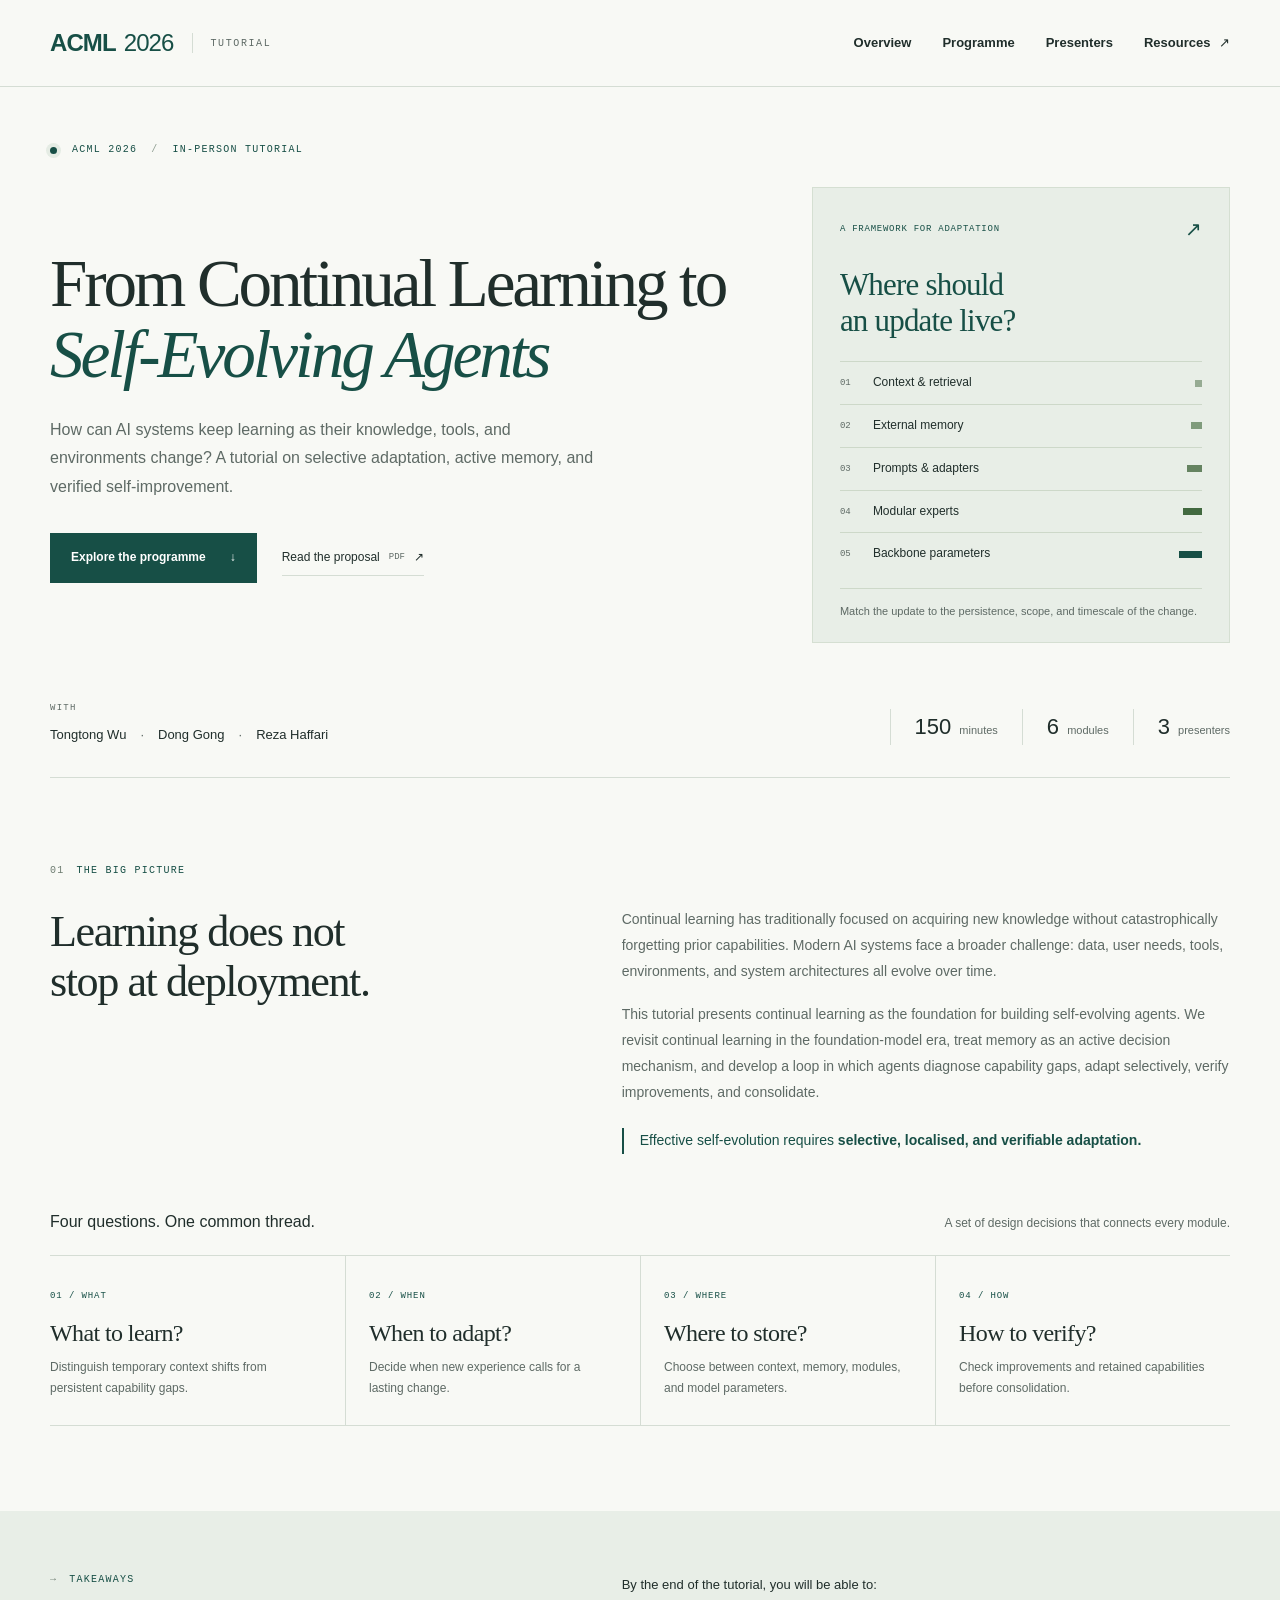
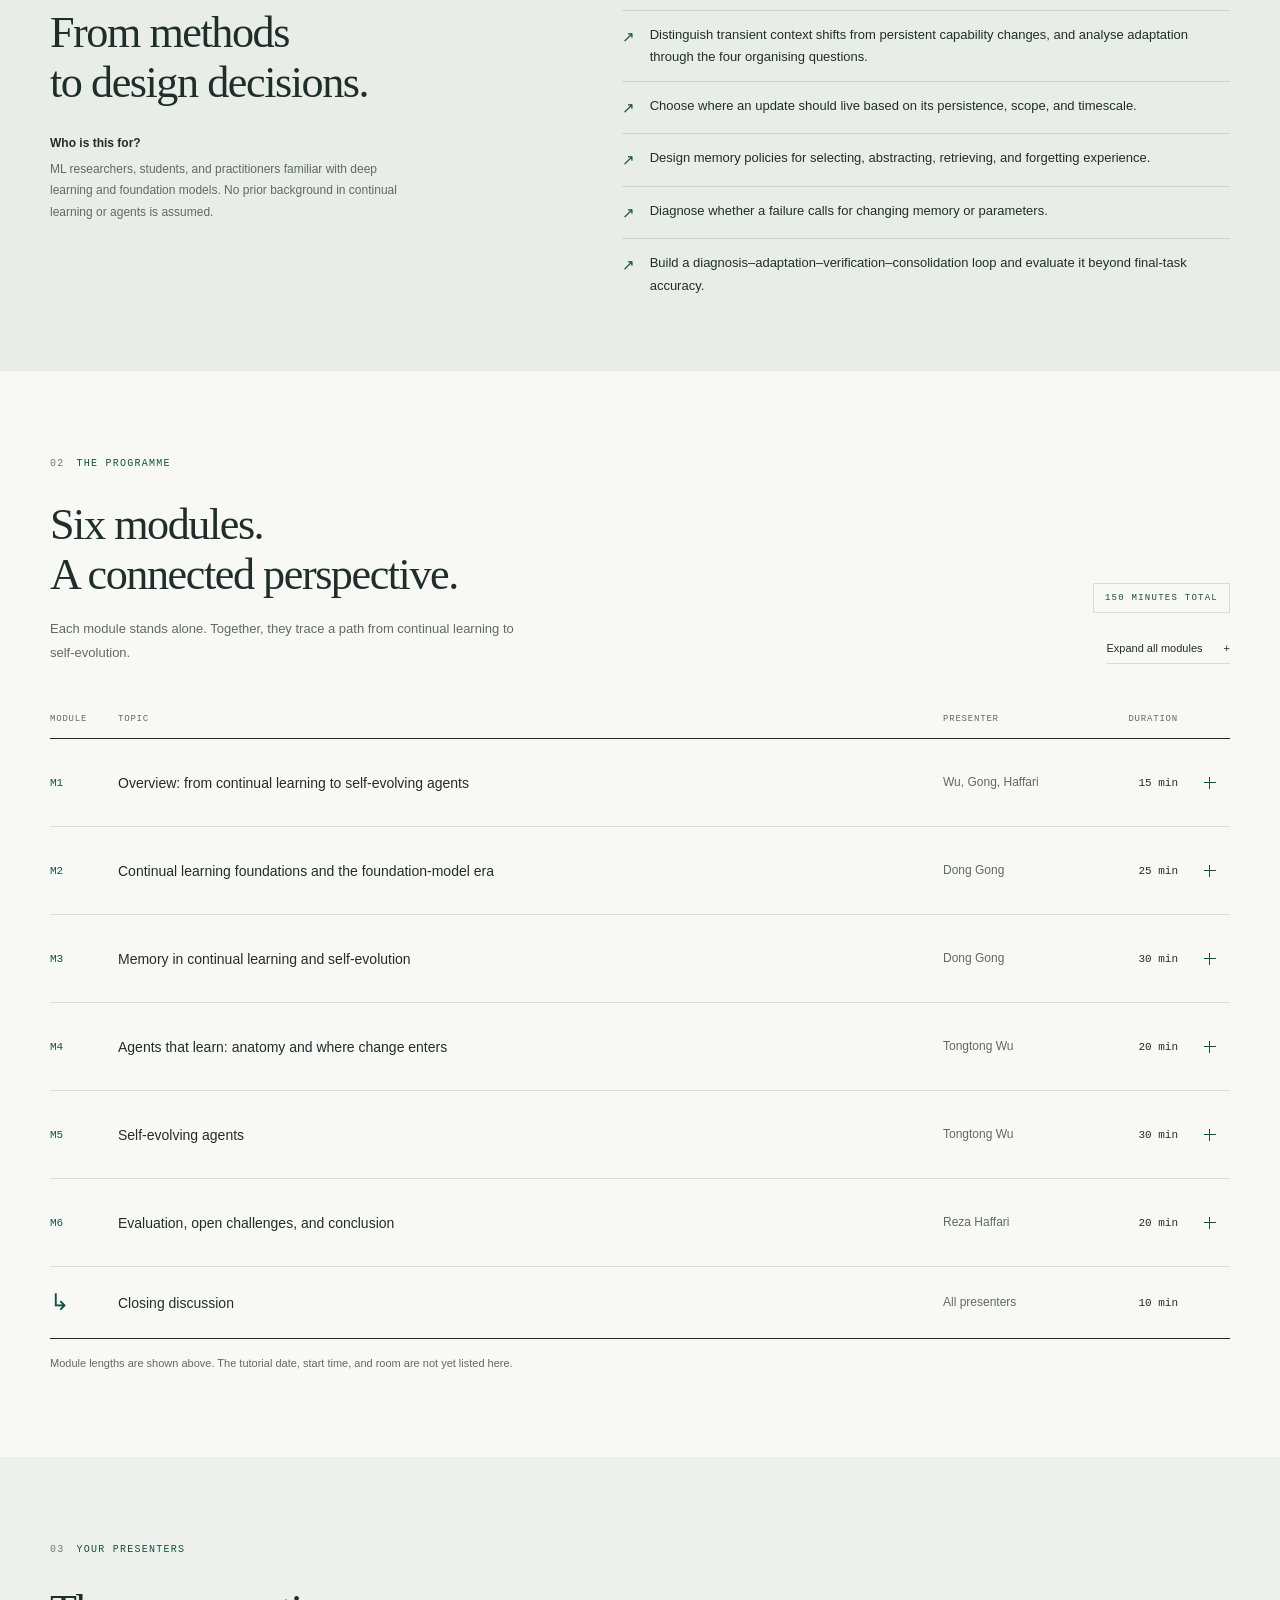
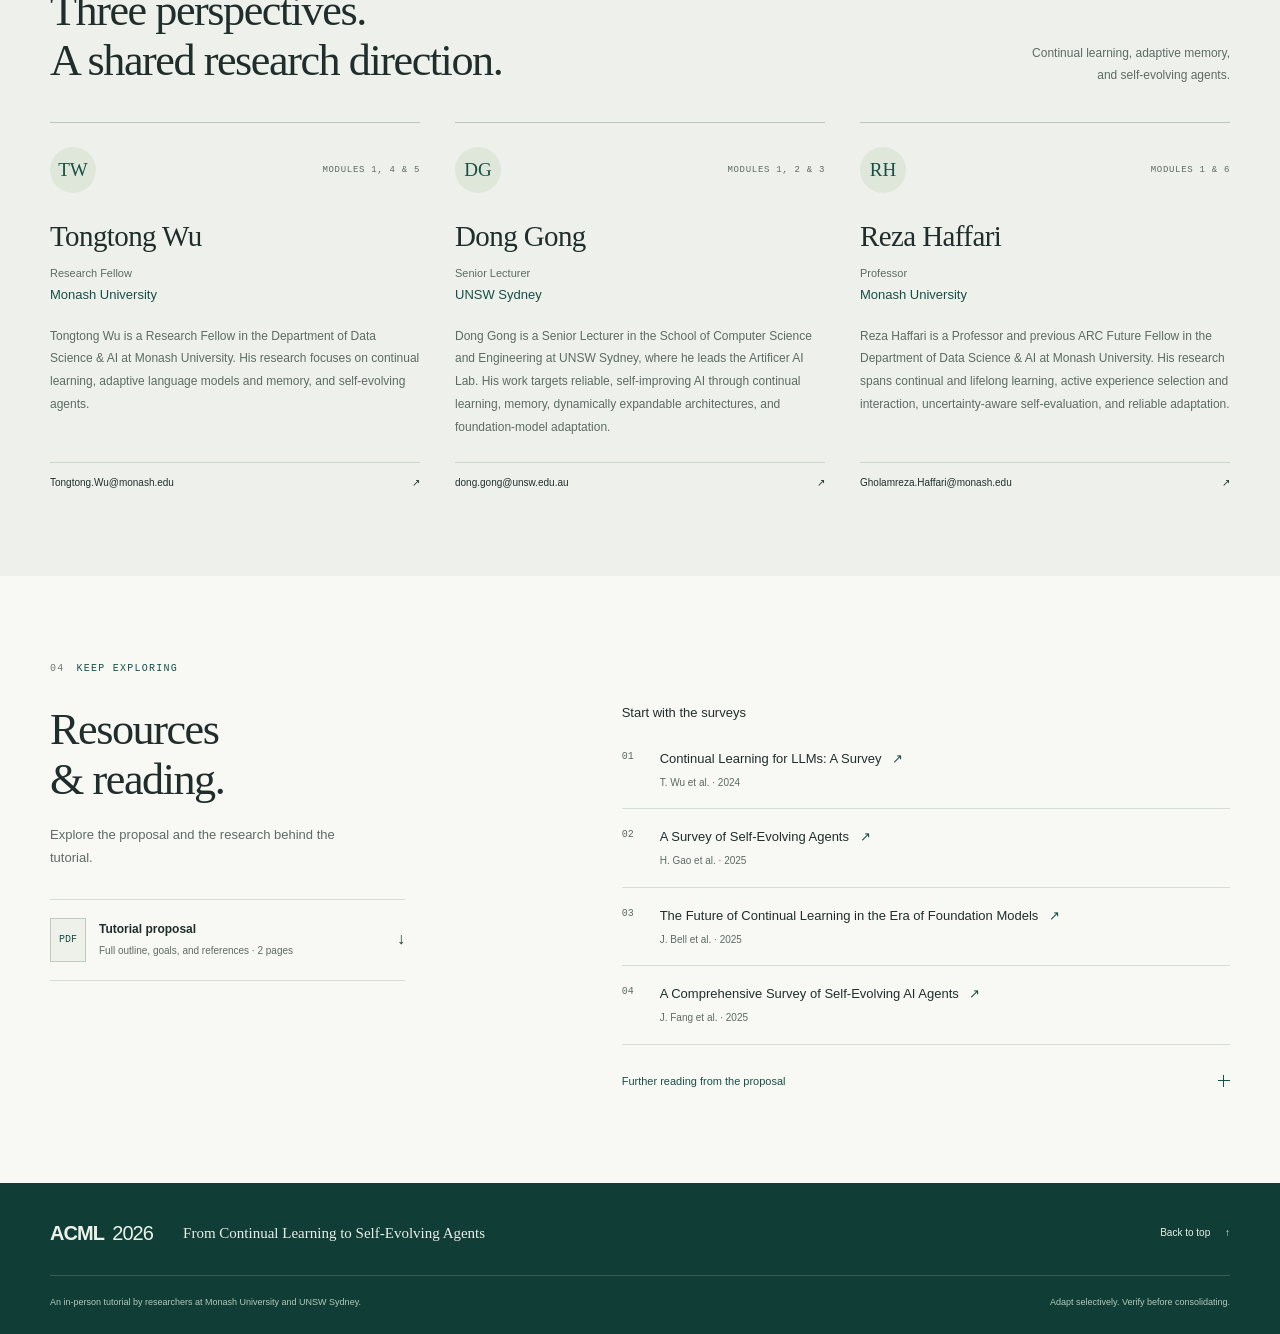
==== index.html @ c4d76aa2 "update" ====
<!doctype html>
<html lang="en">
<head>
  <meta charset="utf-8">
  <meta name="viewport" content="width=device-width, initial-scale=1">
  <meta name="theme-color" content="#174f46">
  <meta name="description" content="An ACML 2026 tutorial connecting continual learning, foundation models, memory, and self-evolving agents. With Tongtong Wu, Dong Gong, and Reza Haffari.">
  <meta property="og:type" content="website">
  <meta property="og:title" content="From Continual Learning to Self-Evolving Agents | ACML 2026">
  <meta property="og:description" content="What to learn. When to adapt. Where to store. How to verify. A 150-minute, in-person tutorial at ACML 2026.">
  <title>From Continual Learning to Self-Evolving Agents · ACML 2026</title>
  <link rel="icon" href="assets/favicon.svg" type="image/svg+xml">
  <link rel="stylesheet" href="assets/styles.css">
  <script src="assets/main.js" defer></script>
</head>
<body id="top">
  <a class="skip-link" href="#main">Skip to content</a>

  <header class="site-header">
    <div class="container header-inner">
      <a class="wordmark" href="#top" aria-label="ACML 2026 tutorial, back to top">ACML<span>2026</span><span class="wordmark-divider" aria-hidden="true"></span><span class="wordmark-label">TUTORIAL</span></a>
      <button class="menu-toggle" type="button" aria-expanded="false" aria-controls="site-nav" hidden>Menu <span aria-hidden="true">+</span></button>
      <nav class="site-nav" id="site-nav" aria-label="Main navigation">
        <a href="#about">Overview</a>
        <a href="#programme">Programme</a>
        <a href="#presenters">Presenters</a>
        <a href="#resources">Resources <span aria-hidden="true">↗</span></a>
      </nav>
    </div>
  </header>

  <main id="main">
    <section class="hero" aria-labelledby="tutorial-title">
      <div class="container">
        <div class="eyebrow"><span class="status-dot" aria-hidden="true"></span> ACML 2026 <span class="eyebrow-separator" aria-hidden="true">/</span> IN-PERSON TUTORIAL</div>
        <div class="hero-grid">
          <div class="hero-copy">
            <h1 id="tutorial-title">From Continual Learning to <em>Self-Evolving Agents</em></h1>
            <p class="hero-description">How can AI systems keep learning as their knowledge, tools, and environments change? A tutorial on selective adaptation, active memory, and verified self-improvement.</p>
            <div class="hero-actions">
              <a class="button button-primary" href="#programme">Explore the programme <span aria-hidden="true">↓</span></a>
              <a class="text-link" href="assets/acml2026-tutorial-proposal.pdf">Read the proposal <span class="link-meta">PDF</span> <span aria-hidden="true">↗</span></a>
            </div>
          </div>

          <aside class="adaptation-panel" aria-labelledby="adaptation-title">
            <div class="panel-topline"><span class="tiny-label">A FRAMEWORK FOR ADAPTATION</span><span class="panel-symbol" aria-hidden="true">↗</span></div>
            <h2 id="adaptation-title">Where should<br>an update live?</h2>
            <ol class="adaptation-layers">
              <li><span class="layer-number">01</span><span>Context &amp; retrieval</span><span class="layer-mark" aria-hidden="true"></span></li>
              <li><span class="layer-number">02</span><span>External memory</span><span class="layer-mark" aria-hidden="true"></span></li>
              <li><span class="layer-number">03</span><span>Prompts &amp; adapters</span><span class="layer-mark" aria-hidden="true"></span></li>
              <li><span class="layer-number">04</span><span>Modular experts</span><span class="layer-mark" aria-hidden="true"></span></li>
              <li><span class="layer-number">05</span><span>Backbone parameters</span><span class="layer-mark" aria-hidden="true"></span></li>
            </ol>
            <p class="panel-caption">Match the update to the persistence, scope, and timescale of the change.</p>
          </aside>
        </div>

        <div class="hero-footer">
          <div class="hero-presenters"><span class="tiny-label">WITH</span><p><a href="#tongtong-wu">Tongtong Wu</a><span aria-hidden="true">·</span><a href="#dong-gong">Dong Gong</a><span aria-hidden="true">·</span><a href="#reza-haffari">Reza Haffari</a></p></div>
          <div class="hero-facts"><span><strong>150</strong> minutes</span><span><strong>6</strong> modules</span><span><strong>3</strong> presenters</span></div>
        </div>
      </div>
    </section>

    <section class="section overview-section" id="about" aria-labelledby="about-title">
      <div class="container">
        <div class="section-label"><span>01</span> THE BIG PICTURE</div>
        <div class="intro-grid">
          <h2 class="section-title" id="about-title">Learning does not<br>stop at deployment.</h2>
          <div class="prose">
            <p>Continual learning has traditionally focused on acquiring new knowledge without catastrophically forgetting prior capabilities. Modern AI systems face a broader challenge: data, user needs, tools, environments, and system architectures all evolve over time.</p>
            <p>This tutorial presents continual learning as the foundation for building self-evolving agents. We revisit continual learning in the foundation-model era, treat memory as an active decision mechanism, and develop a loop in which agents diagnose capability gaps, adapt selectively, verify improvements, and consolidate.</p>
            <p class="key-message">Effective self-evolution requires <strong>selective, localised, and verifiable adaptation.</strong></p>
          </div>
        </div>

        <div class="questions-heading"><h3>Four questions. One common thread.</h3><p>A set of design decisions that connects every module.</p></div>
        <ol class="question-grid">
          <li><span class="question-index">01 / WHAT</span><h4>What to learn?</h4><p>Distinguish temporary context shifts from persistent capability gaps.</p></li>
          <li><span class="question-index">02 / WHEN</span><h4>When to adapt?</h4><p>Decide when new experience calls for a lasting change.</p></li>
          <li><span class="question-index">03 / WHERE</span><h4>Where to store?</h4><p>Choose between context, memory, modules, and model parameters.</p></li>
          <li><span class="question-index">04 / HOW</span><h4>How to verify?</h4><p>Check improvements and retained capabilities before consolidation.</p></li>
        </ol>
      </div>
    </section>

    <section class="outcomes-section" aria-labelledby="outcomes-title">
      <div class="container outcomes-grid">
        <div>
          <div class="section-label"><span>→</span> TAKEAWAYS</div>
          <h2 class="section-title" id="outcomes-title">From methods<br>to design decisions.</h2>
          <div class="audience-note"><h3>Who is this for?</h3><p>ML researchers, students, and practitioners familiar with deep learning and foundation models. No prior background in continual learning or agents is assumed.</p></div>
        </div>
        <div class="outcomes-content">
          <p class="outcomes-intro">By the end of the tutorial, you will be able to:</p>
          <ul class="outcomes-list">
            <li>Distinguish transient context shifts from persistent capability changes, and analyse adaptation through the four organising questions.</li>
            <li>Choose where an update should live based on its persistence, scope, and timescale.</li>
            <li>Design memory policies for selecting, abstracting, retrieving, and forgetting experience.</li>
            <li>Diagnose whether a failure calls for changing memory or parameters.</li>
            <li>Build a diagnosis–adaptation–verification–consolidation loop and evaluate it beyond final-task accuracy.</li>
          </ul>
        </div>
      </div>
    </section>

    <section class="section programme-section" id="programme" aria-labelledby="programme-title">
      <div class="container">
        <div class="section-label"><span>02</span> THE PROGRAMME</div>
        <div class="section-heading-row"><div><h2 class="section-title" id="programme-title">Six modules.<br>A connected perspective.</h2><p class="section-description">Each module stands alone. Together, they trace a path from continual learning to self-evolution.</p></div><div class="programme-controls"><span class="duration-badge">150 MINUTES TOTAL</span><button class="expand-button" id="expand-modules" type="button" hidden>Expand all modules <span aria-hidden="true">+</span></button></div></div>

        <div class="schedule" aria-label="Tutorial programme">
          <div class="schedule-heading" aria-hidden="true"><span>MODULE</span><span>TOPIC</span><span>PRESENTER</span><span>DURATION</span><span></span></div>
          <details class="module" id="module-1">
            <summary><span class="module-number">M1</span><h3>Overview: from continual learning to self-evolving agents</h3><span class="module-presenter">Wu, Gong, Haffari</span><span class="module-duration">15 min</span><span class="module-toggle" aria-hidden="true"></span></summary>
            <div class="module-body"><p>We map the vocabulary of continual learning, self-evolution, and LLM agents. We distinguish transient context shifts from persistent capability changes, explain why repeated fine-tuning is inefficient, and introduce the four organising questions: what to learn, when to adapt, where to store, and how to verify.</p><div class="module-tags"><span>Shared vocabulary</span><span>Adaptation decisions</span></div></div>
          </details>
          <details class="module" id="module-2">
            <summary><span class="module-number">M2</span><h3>Continual learning foundations and the foundation-model era</h3><span class="module-presenter">Dong Gong</span><span class="module-duration">25 min</span><span class="module-toggle" aria-hidden="true"></span></summary>
            <div class="module-body"><p>We revisit replay, regularisation, parameter isolation, and expansion through their assumptions and stability–plasticity trade-offs. We examine how foundation models reshape forgetting and transfer, motivating selective rather than uniform updates. An adaptation hierarchy connects context and retrieval, external memory, prompts and adapters, modular experts, and backbone parameters.</p><div class="module-tags"><span>Stability &amp; plasticity</span><span>Adaptation hierarchy</span></div></div>
          </details>
          <details class="module" id="module-3">
            <summary><span class="module-number">M3</span><h3>Memory in continual learning and self-evolution</h3><span class="module-presenter">Dong Gong</span><span class="module-duration">30 min</span><span class="module-toggle" aria-hidden="true"></span></summary>
            <div class="module-body"><p>We treat memory as an active decision mechanism: selecting experience, abstracting it, retrieving it, and deliberately forgetting. We compare episodic and semantic, parametric and external, and passive and diagnosis-driven memory, and discuss why larger memory does not imply stronger long-term capability.</p><div class="module-tags"><span>Memory policies</span><span>Experience selection</span></div></div>
          </details>
          <details class="module" id="module-4">
            <summary><span class="module-number">M4</span><h3>Agents that learn: anatomy and where change enters</h3><span class="module-presenter">Tongtong Wu</span><span class="module-duration">20 min</span><span class="module-toggle" aria-hidden="true"></span></summary>
            <div class="module-body"><p>We describe the components of an agent that learns from its own operation: policy, context, memory, tools, skills, environment, and multi-agent topology. Using evidence of deployment drift in tools, library versions, and knowledge sources, we map the adaptation hierarchy onto these components and separate component-level from policy-level change.</p><div class="module-tags"><span>Agent anatomy</span><span>Deployment drift</span></div></div>
          </details>
          <details class="module" id="module-5">
            <summary><span class="module-number">M5</span><h3>Self-evolving agents</h3><span class="module-presenter">Tongtong Wu</span><span class="module-duration">30 min</span><span class="module-toggle" aria-hidden="true"></span></summary>
            <div class="module-body"><p>We develop a closed loop of experience, capability diagnosis, targeted assistance, selective adaptation, verification, and consolidation. We organise methods into component-level evolution of memory, skills, and tools; policy-level evolution from trajectories and active interaction; test-time adaptation; and structural evolution of agent topologies.</p><div class="module-tags"><span>Self-evolution loop</span><span>Selective adaptation</span></div></div>
          </details>
          <details class="module" id="module-6">
            <summary><span class="module-number">M6</span><h3>Evaluation, open challenges, and conclusion</h3><span class="module-presenter">Reza Haffari</span><span class="module-duration">20 min</span><span class="module-toggle" aria-hidden="true"></span></summary>
            <div class="module-body"><p>We cover introspection and self-evaluation as the gate on the self-evolution loop. Evaluation goes beyond final-task accuracy to retention, adaptation speed, transfer, efficiency, robustness, and error accumulation. Open challenges include model–memory coordination, resource growth, and reliable self-generated learning.</p><div class="module-tags"><span>Verification</span><span>Long-term evaluation</span></div></div>
          </details>
          <div class="discussion-row"><span class="discussion-icon" aria-hidden="true">↳</span><h3>Closing discussion</h3><span class="module-presenter">All presenters</span><span class="module-duration">10 min</span><span></span></div>
        </div>
        <p class="schedule-note">Module lengths are shown above. The tutorial date, start time, and room are not yet listed here.</p>
      </div>
    </section>

    <section class="section presenters-section" id="presenters" aria-labelledby="presenters-title">
      <div class="container">
        <div class="section-label"><span>03</span> YOUR PRESENTERS</div>
        <div class="section-heading-row"><h2 class="section-title" id="presenters-title">Three perspectives.<br>A shared research direction.</h2><p class="presenters-note">Continual learning, adaptive memory,<br>and self-evolving agents.</p></div>
        <div class="presenter-grid">
          <article class="presenter" id="tongtong-wu">
            <div class="presenter-topline"><span class="presenter-initials" aria-hidden="true">TW</span><span class="tiny-label">MODULES 1, 4 &amp; 5</span></div>
            <h3>Tongtong Wu</h3><p class="presenter-role">Research Fellow</p><p class="presenter-affiliation">Monash University</p>
            <p class="presenter-bio">Tongtong Wu is a Research Fellow in the Department of Data Science &amp; AI at Monash University. His research focuses on continual learning, adaptive language models and memory, and self-evolving agents.</p>
            <a class="presenter-email" href="mailto:Tongtong.Wu@monash.edu">Tongtong.Wu@monash.edu <span aria-hidden="true">↗</span></a>
          </article>
          <article class="presenter" id="dong-gong">
            <div class="presenter-topline"><span class="presenter-initials" aria-hidden="true">DG</span><span class="tiny-label">MODULES 1, 2 &amp; 3</span></div>
            <h3>Dong Gong</h3><p class="presenter-role">Senior Lecturer</p><p class="presenter-affiliation">UNSW Sydney</p>
            <p class="presenter-bio">Dong Gong is a Senior Lecturer in the School of Computer Science and Engineering at UNSW Sydney, where he leads the Artificer AI Lab. His work targets reliable, self-improving AI through continual learning, memory, dynamically expandable architectures, and foundation-model adaptation.</p>
            <a class="presenter-email" href="mailto:dong.gong@unsw.edu.au">dong.gong@unsw.edu.au <span aria-hidden="true">↗</span></a>
          </article>
          <article class="presenter" id="reza-haffari">
            <div class="presenter-topline"><span class="presenter-initials" aria-hidden="true">RH</span><span class="tiny-label">MODULES 1 &amp; 6</span></div>
            <h3>Reza Haffari</h3><p class="presenter-role">Professor</p><p class="presenter-affiliation">Monash University</p>
            <p class="presenter-bio">Reza Haffari is a Professor and previous ARC Future Fellow in the Department of Data Science &amp; AI at Monash University. His research spans continual and lifelong learning, active experience selection and interaction, uncertainty-aware self-evaluation, and reliable adaptation.</p>
            <a class="presenter-email" href="mailto:Gholamreza.Haffari@monash.edu">Gholamreza.Haffari@monash.edu <span aria-hidden="true">↗</span></a>
          </article>
        </div>
      </div>
    </section>

    <section class="section resources-section" id="resources" aria-labelledby="resources-title">
      <div class="container">
        <div class="section-label"><span>04</span> KEEP EXPLORING</div>
        <div class="resources-grid">
          <div class="resources-intro"><h2 class="section-title" id="resources-title">Resources<br>&amp; reading.</h2><p class="section-description">Explore the proposal and the research behind the tutorial.</p><a class="proposal-download" href="assets/acml2026-tutorial-proposal.pdf" download><span class="pdf-icon" aria-hidden="true">PDF</span><span><strong>Tutorial proposal</strong><small>Full outline, goals, and references · 2 pages</small></span><span aria-hidden="true">↓</span></a></div>
          <div class="reading-list">
            <h3>Start with the surveys</h3>
            <ol class="featured-reading">
              <li><span class="reference-number">01</span><div><a href="https://arxiv.org/abs/2402.01364">Continual Learning for LLMs: A Survey <span aria-hidden="true">↗</span></a><p>T. Wu et al. · 2024</p></div></li>
              <li><span class="reference-number">02</span><div><a href="https://arxiv.org/abs/2507.21046">A Survey of Self-Evolving Agents <span aria-hidden="true">↗</span></a><p>H. Gao et al. · 2025</p></div></li>
              <li><span class="reference-number">03</span><div><a href="https://arxiv.org/abs/2506.03320">The Future of Continual Learning in the Era of Foundation Models <span aria-hidden="true">↗</span></a><p>J. Bell et al. · 2025</p></div></li>
              <li><span class="reference-number">04</span><div><a href="https://arxiv.org/abs/2508.07407">A Comprehensive Survey of Self-Evolving AI Agents <span aria-hidden="true">↗</span></a><p>J. Fang et al. · 2025</p></div></li>
            </ol>
            <details class="further-reading"><summary>Further reading from the proposal <span class="module-toggle" aria-hidden="true"></span></summary><ul>
              <li><strong>Overcoming catastrophic forgetting in neural networks.</strong> J. Kirkpatrick et al. PNAS, 2017.</li>
              <li><strong>Self-expansion of pre-trained models with mixture of adapters.</strong> H. Wang et al. CVPR, 2025.</li>
              <li><a href="https://arxiv.org/abs/2603.27481">On token’s dilemma: dynamic MoE with drift-aware token assignment.</a> C. Zhao et al. arXiv, 2026.</li>
              <li><strong>Little by little: continual learning via incremental mixture of rank-1 associative memory experts.</strong> H. Lu et al. ICML, 2026.</li>
              <li><a href="https://arxiv.org/abs/2607.06974">MILES: modular instruction memory with learnable selection.</a> R. Tong et al. arXiv, 2026.</li>
              <li><strong>Environment-aware code generation: how far are we?</strong> T. Wu et al. ICSE, 2026.</li>
              <li><strong>CARD: conditional design of multi-agent topological structures.</strong> T. Wu et al. ICLR, 2026.</li>
              <li><strong>IntroLM: introspective LMs via prefilling-time self-evaluation.</strong> H. Kasnavieh et al. ACL Findings, 2026.</li>
            </ul></details>
          </div>
        </div>
      </div>
    </section>
  </main>

  <footer class="site-footer"><div class="container"><div class="footer-top"><a class="wordmark" href="#top">ACML<span>2026</span></a><p>From Continual Learning to Self-Evolving Agents</p><a class="back-to-top" href="#top">Back to top <span aria-hidden="true">↑</span></a></div><div class="footer-bottom"><p>An in-person tutorial by researchers at Monash University and UNSW Sydney.</p><p>Adapt selectively. Verify before consolidating.</p></div></div></footer>
</body>
</html>
---- assets/styles.css ----
/* Static, dependency-free styles. All fonts are local system fonts. */
:root {
  --paper: #f8f9f5;
  --white: #fff;
  --ink: #202e2b;
  --muted: #5e6a65;
  --green: #174f46;
  --green-dark: #103d35;
  --sage: #e8eee7;
  --line: #d5ddd4;
  --serif: Georgia, "Times New Roman", serif;
  --sans: -apple-system, BlinkMacSystemFont, "Segoe UI", Helvetica, Arial, sans-serif;
  --mono: "SFMono-Regular", Consolas, "Liberation Mono", monospace;
}
* { box-sizing: border-box; }
html { scroll-behavior: smooth; scroll-padding-top: 108px; }
body { margin: 0; color: var(--ink); background: var(--paper); font-family: var(--sans); font-size: 16px; line-height: 1.65; -webkit-font-smoothing: antialiased; }
button, input { font: inherit; }
button, a, summary { -webkit-tap-highlight-color: transparent; }
button { color: inherit; }
a { color: inherit; text-underline-offset: 4px; }
a:hover { color: var(--green); }
a:focus-visible, button:focus-visible, summary:focus-visible { outline: 3px solid #b65a29; outline-offset: 5px; border-radius: 2px; }
::selection { color: var(--white); background: var(--green); }
h1, h2, h3, h4, p { margin: 0; }
h1, h2, h3, h4 { line-height: 1.2; }
[hidden] { display: none !important; }
.container { width: min(1180px, calc(100% - 96px)); margin-inline: auto; }
.skip-link { position: fixed; top: 12px; left: 12px; z-index: 100; padding: 10px 20px; color: var(--white); background: var(--green); transform: translateY(-180%); }
.skip-link:focus { transform: translateY(0); }
.site-header { position: sticky; top: 0; z-index: 20; background: var(--paper); border-bottom: 1px solid var(--line); }
.header-inner { min-height: 86px; display: flex; align-items: center; justify-content: space-between; gap: 28px; }
.wordmark { display: inline-flex; align-items: center; gap: 8px; flex-shrink: 0; font-size: 24px; font-weight: 750; letter-spacing: -.9px; text-decoration: none; color: var(--green); }
.wordmark > span:first-child { font-weight: 400; }
.wordmark-divider { width: 1px; height: 20px; margin-inline: 10px; background: var(--line); }
.wordmark .wordmark-label { font: 10px var(--mono); letter-spacing: 1.6px; color: var(--muted); }
.site-nav { display: flex; align-items: center; gap: 31px; }
.site-nav a { position: relative; font-size: 13px; font-weight: 550; text-decoration: none; padding-block: 8px; }
.site-nav a::after { content: ""; position: absolute; left: 0; right: 0; bottom: 1px; height: 1px; background: var(--green); transform: scaleX(0); transform-origin: left; transition: transform .18s ease; }
.site-nav a:hover::after, .site-nav a[aria-current="location"]::after { transform: scaleX(1); }
.site-nav a span { margin-left: 5px; }
.menu-toggle { display: none; border: 1px solid var(--line); background: transparent; padding: 8px 13px; font-size: 13px; cursor: pointer; }
.menu-toggle span { padding-left: 12px; }
.hero { padding-top: 55px; }
.eyebrow, .tiny-label, .section-label, .question-index, .duration-badge { font-family: var(--mono); font-size: 10px; line-height: 1.6; letter-spacing: 1.25px; font-weight: 400; }
.eyebrow { display: flex; align-items: center; gap: 12px; color: var(--green); }
.status-dot { display: inline-block; width: 7px; height: 7px; background: var(--green); border-radius: 50%; box-shadow: 0 0 0 4px #e5ece4; margin-right: 3px; }
.eyebrow-separator { color: #909f94; margin-inline: 2px; }
.hero-grid { display: grid; grid-template-columns: 1.65fr 1fr; gap: 72px; align-items: center; margin-top: 29px; }
.hero-copy h1 { font-family: var(--serif); font-size: clamp(52px, 5.25vw, 76px); font-weight: 400; line-height: 1.065; letter-spacing: -3.1px; max-width: 690px; }
.hero-copy h1 em { color: var(--green); font-weight: 400; }
.hero-description { margin-top: 25px; color: var(--muted); max-width: 560px; font-size: 16px; line-height: 1.8; }
.hero-actions { display: flex; align-items: center; flex-wrap: wrap; gap: 25px; margin-top: 31px; }
.button { display: inline-flex; align-items: center; gap: 24px; padding: 14px 20px; text-decoration: none; font-size: 12px; font-weight: 550; }
.button-primary { background: var(--green); border: 1px solid var(--green); color: var(--white); transition: background .18s ease; }
.button-primary:hover { color: var(--white); background: var(--green-dark); }
.text-link { display: inline-flex; align-items: center; gap: 9px; font-size: 12px; text-decoration: none; border-bottom: 1px solid var(--line); padding-block: 8px; }
.link-meta { font: 9px var(--mono); color: var(--muted); }
.adaptation-panel { position: relative; background: var(--sage); border: 1px solid #d5dfd2; padding: 25px 27px 22px; }
.panel-topline { display: flex; justify-content: space-between; align-items: center; gap: 15px; color: var(--green); }
.panel-topline .tiny-label { font-size: 9px; letter-spacing: .75px; }
.panel-symbol { font-size: 20px; }
.adaptation-panel h2 { font: 400 31px/1.15 var(--serif); letter-spacing: -.8px; margin-top: 21px; color: var(--green); }
.adaptation-layers { list-style: none; padding: 0; margin: 23px 0 0; }
.adaptation-layers li { display: grid; grid-template-columns: 24px 1fr 25px; gap: 9px; align-items: center; padding: 11px 0; border-top: 1px solid #cdd8c9; font-size: 12px; }
.layer-number { color: var(--muted); font: 9px var(--mono); }
.layer-mark { display: block; width: 7px; height: 7px; background: #96ab93; justify-self: end; }
.adaptation-layers li:nth-child(2) .layer-mark { width: 11px; background: #7f9b7c; }
.adaptation-layers li:nth-child(3) .layer-mark { width: 15px; background: #658361; }
.adaptation-layers li:nth-child(4) .layer-mark { width: 19px; background: #426940; }
.adaptation-layers li:nth-child(5) .layer-mark { width: 23px; background: var(--green); }
.panel-caption { font-size: 11px; line-height: 1.65; color: var(--muted); margin-top: 13px; border-top: 1px solid #cdd8c9; padding-top: 13px; }
.hero-footer { display: flex; align-items: flex-end; justify-content: space-between; gap: 30px; margin-top: 49px; padding-bottom: 32px; border-bottom: 1px solid var(--line); }
.hero-presenters .tiny-label { font-size: 9px; color: var(--muted); }
.hero-presenters p { display: flex; flex-wrap: wrap; gap: 14px; margin-top: 5px; font-size: 13px; }
.hero-presenters p a { text-decoration: none; }
.hero-presenters p a:hover { text-decoration: underline; }
.hero-presenters p > span { color: var(--muted); }
.hero-facts { display: flex; gap: 24px; flex-shrink: 0; font-size: 11px; color: var(--muted); }
.hero-facts > span { padding-left: 24px; border-left: 1px solid var(--line); }
.hero-facts strong { font-size: 22px; color: var(--ink); font-weight: 450; margin-right: 5px; }
.section { padding-block: 85px; }
.section-label { display: flex; align-items: center; gap: 12px; color: var(--green); margin-bottom: 28px; }
.section-label > span { color: #6e7d71; }
.section-title { font: 400 clamp(34px, 3.45vw, 46px)/1.13 var(--serif); letter-spacing: -1.45px; }
.intro-grid { display: grid; grid-template-columns: 1fr 1.25fr; gap: 85px; }
.prose { color: var(--muted); font-size: 14px; line-height: 1.85; }
.prose p + p { margin-top: 17px; }
.prose .key-message { color: var(--green); border-left: 2px solid var(--green); padding-left: 16px; margin-top: 23px; }
.key-message strong { font-weight: 600; }
.questions-heading { display: flex; align-items: baseline; justify-content: space-between; gap: 20px; margin-top: 58px; margin-bottom: 21px; }
.questions-heading h3 { font-size: 16px; font-weight: 500; }
.questions-heading p { font-size: 12px; color: var(--muted); }
.question-grid { display: grid; grid-template-columns: repeat(4, 1fr); list-style: none; padding: 0; margin: 0; border-top: 1px solid var(--line); border-bottom: 1px solid var(--line); }
.question-grid li { padding: 24px 23px 26px; border-left: 1px solid var(--line); }
.question-grid li:first-child { padding-left: 0; border-left: 0; }
.question-index { font-size: 9px; color: var(--green); letter-spacing: .9px; }
.question-grid h4 { font-family: var(--serif); font-size: 24px; font-weight: 400; letter-spacing: -.6px; margin-block: 12px 10px; }
.question-grid p { color: var(--muted); font-size: 12px; line-height: 1.75; }
.outcomes-section { background: var(--sage); padding-block: 61px; }
.outcomes-grid { display: grid; grid-template-columns: 1fr 1.25fr; gap: 85px; }
.outcomes-section .section-label { margin-bottom: 20px; }
.audience-note { margin-top: 28px; max-width: 350px; }
.audience-note h3 { font-size: 12px; font-weight: 600; margin-bottom: 8px; }
.audience-note p { font-size: 12px; color: var(--muted); line-height: 1.8; }
.outcomes-intro { font-size: 13px; margin-top: 2px; padding-bottom: 14px; }
.outcomes-list { list-style: none; padding: 0; margin: 0; }
.outcomes-list li { display: grid; grid-template-columns: 15px 1fr; gap: 13px; padding: 13px 0; font-size: 13px; line-height: 1.7; border-top: 1px solid #cbd6c7; }
.outcomes-list li::before { content: "↗"; color: var(--green); font-size: 15px; }
.section-heading-row { display: flex; justify-content: space-between; align-items: flex-end; gap: 45px; margin-bottom: 36px; }
.section-description { max-width: 490px; margin-top: 18px; color: var(--muted); font-size: 13px; line-height: 1.8; }
.programme-controls { display: flex; flex-direction: column; align-items: flex-end; gap: 20px; flex-shrink: 0; }
.duration-badge { border: 1px solid var(--line); padding: 7px 11px; font-size: 9px; color: var(--green); }
.expand-button { border: 0; border-bottom: 1px solid var(--line); padding: 6px 0; background: transparent; font-size: 11px; cursor: pointer; }
.expand-button:hover { color: var(--green); }
.expand-button span { margin-left: 18px; }
.schedule-heading, .module summary, .discussion-row { display: grid; grid-template-columns: 48px minmax(0, 1fr) 145px 70px 18px; gap: 20px; align-items: center; }
.schedule-heading { font: 9px var(--mono); letter-spacing: .8px; color: var(--muted); padding: 14px 14px 14px 0; border-bottom: 1px solid var(--ink); }
.schedule-heading > :nth-child(4) { text-align: right; }
.module { border-bottom: 1px solid var(--line); }
.module summary { min-height: 87px; padding: 21px 14px 21px 0; list-style: none; cursor: pointer; transition: background .15s ease; }
.module summary::-webkit-details-marker, .further-reading summary::-webkit-details-marker { display: none; }
.module summary:hover { background: #edf1e9; }
.module-number { color: var(--green); font: 11px var(--mono); }
.module h3, .discussion-row h3 { font-size: 14px; font-weight: 500; line-height: 1.6; }
.module-presenter { color: var(--muted); font-size: 12px; }
.module-duration { font: 11px var(--mono); text-align: right; white-space: nowrap; }
.module-toggle { width: 12px; height: 12px; position: relative; display: inline-block; justify-self: end; flex-shrink: 0; }
.module-toggle::before, .module-toggle::after { content: ""; position: absolute; background: var(--green); }
.module-toggle::before { width: 12px; height: 1px; top: 5px; left: 0; }
.module-toggle::after { width: 1px; height: 12px; left: 5px; top: 0; transition: transform .18s ease; }
details[open] > summary .module-toggle::after { transform: rotate(90deg); }
.module[open] { background: #edf1e9; }
.module-body { padding: 0 130px 25px 68px; }
.module-body p { font-size: 13px; line-height: 1.85; color: var(--muted); max-width: 790px; }
.module-tags { display: flex; gap: 8px; flex-wrap: wrap; margin-top: 17px; }
.module-tags span { font: 9px var(--mono); color: var(--green); border: 1px solid #ccd7c8; padding: 4px 8px; }
.discussion-row { min-height: 72px; padding-right: 14px; border-bottom: 1px solid var(--ink); }
.discussion-icon { color: var(--green); font-size: 23px; }
.schedule-note { color: var(--muted); font-size: 11px; margin-top: 15px; }
.presenters-section { background: #eef1eb; }
.presenters-note { color: var(--muted); font-size: 12px; line-height: 1.8; text-align: right; }
.presenter-grid { display: grid; grid-template-columns: repeat(3, 1fr); gap: 35px; }
.presenter { display: flex; flex-direction: column; border-top: 1px solid #bbc8b8; padding-top: 24px; scroll-margin-top: 110px; }
.presenter-topline { display: flex; align-items: center; justify-content: space-between; gap: 10px; margin-bottom: 26px; }
.presenter-initials { display: flex; width: 46px; height: 46px; border-radius: 50%; background: #dfe7da; color: var(--green); align-items: center; justify-content: center; font-family: var(--serif); font-size: 19px; }
.presenter-topline .tiny-label { font-size: 9px; color: var(--muted); letter-spacing: .7px; }
.presenter h3 { font: 400 29px/1.2 var(--serif); letter-spacing: -.6px; margin-bottom: 10px; }
.presenter-role { font-size: 11px; color: var(--muted); }
.presenter-affiliation { color: var(--green); font-size: 13px; margin-top: 2px; font-weight: 500; }
.presenter-bio { color: var(--muted); font-size: 12px; line-height: 1.9; margin-top: 19px; margin-bottom: 23px; }
.presenter-email { display: flex; align-items: baseline; justify-content: space-between; gap: 8px; font-size: 10px; text-decoration: none; border-top: 1px solid #ced8ca; padding-top: 12px; margin-top: auto; overflow-wrap: anywhere; }
.presenter-email:hover { text-decoration: underline; }
.resources-grid { display: grid; grid-template-columns: 1fr 1.25fr; gap: 85px; }
.resources-intro .section-description { max-width: 300px; }
.proposal-download { display: flex; align-items: center; gap: 13px; max-width: 355px; text-decoration: none; border-block: 1px solid var(--line); padding: 18px 0; margin-top: 29px; }
.proposal-download:hover { border-color: var(--green); }
.pdf-icon { width: 36px; height: 44px; display: grid; place-items: center; border: 1px solid #bccbbb; font: 10px var(--mono); color: var(--green); background: #edf1e9; }
.proposal-download > span:nth-child(2) { flex: 1; }
.proposal-download strong { font-size: 12px; font-weight: 550; display: block; }
.proposal-download small { display: block; color: var(--muted); font-size: 10px; margin-top: 3px; line-height: 1.6; }
.reading-list > h3 { font-size: 13px; font-weight: 500; margin-bottom: 10px; }
.featured-reading { padding: 0; margin: 0; list-style: none; }
.featured-reading li { display: grid; grid-template-columns: 24px 1fr; gap: 14px; padding-block: 17px; border-bottom: 1px solid var(--line); }
.reference-number { color: var(--muted); font: 10px/1.8 var(--mono); }
.featured-reading a { font-size: 13px; text-decoration: none; line-height: 1.7; display: block; }
.featured-reading a:hover { text-decoration: underline; }
.featured-reading a span { margin-left: 7px; color: var(--green); }
.featured-reading p { font-size: 10px; color: var(--muted); margin-top: 5px; }
.further-reading { margin-top: 19px; }
.further-reading summary { display: flex; align-items: center; justify-content: space-between; gap: 15px; padding-block: 8px; cursor: pointer; list-style: none; font-size: 11px; color: var(--green); }
.further-reading ul { padding-left: 17px; margin-top: 17px; color: var(--muted); font-size: 11px; line-height: 1.8; }
.further-reading li { margin-top: 12px; padding-left: 3px; }
.further-reading strong { color: var(--ink); font-weight: 500; }
.further-reading a { color: var(--ink); }
.site-footer { background: var(--green-dark); color: #e8eee7; padding-block: 34px 24px; }
.site-footer a:hover { color: var(--white); }
.footer-top { display: flex; align-items: center; gap: 30px; padding-bottom: 25px; border-bottom: 1px solid #3a5c51; }
.site-footer .wordmark { color: #edf2e9; font-size: 20px; }
.footer-top p { font: 400 15px/1.5 var(--serif); }
.back-to-top { text-decoration: none; font-size: 10px; margin-left: auto; white-space: nowrap; }
.back-to-top span { margin-left: 12px; }
.footer-bottom { display: flex; justify-content: space-between; gap: 30px; margin-top: 18px; font-size: 9px; color: #b5c8bb; line-height: 1.8; }

@media (min-width: 1600px) {
  .hero { padding-top: 70px; }
  .hero-grid { gap: 80px; }
  .hero-copy h1 { font-size: 80px; }
}
@media (max-width: 1050px) {
  .container { width: calc(100% - 64px); }
  .hero-grid { gap: 35px; grid-template-columns: 1.45fr 1fr; }
  .hero-copy h1 { font-size: 59px; letter-spacing: -2.7px; }
  .hero-description { font-size: 14px; }
  .hero-actions { gap: 15px; }
  .adaptation-panel { padding: 22px; }
  .hero-facts { gap: 17px; }
  .hero-facts > span { padding-left: 17px; }
  .intro-grid, .outcomes-grid, .resources-grid { gap: 50px; }
  .schedule-heading, .module summary, .discussion-row { grid-template-columns: 38px minmax(0, 1fr) 118px 57px 14px; gap: 15px; }
  .module-presenter { font-size: 11px; }
  .module h3, .discussion-row h3 { font-size: 13px; }
  .module-body { padding-left: 53px; padding-right: 70px; }
  .presenter-grid { gap: 25px; }
}
@media (max-width: 800px) {
  html { scroll-padding-top: 90px; }
  .container { width: calc(100% - 48px); }
  .header-inner { min-height: 72px; gap: 20px; }
  .wordmark { font-size: 22px; }
  .wordmark-divider, .wordmark-label { display: none !important; }
  .site-nav { gap: 21px; }
  .site-nav a { font-size: 12px; }
  .hero { padding-top: 38px; }
  .hero-grid { grid-template-columns: 1fr; gap: 35px; }
  .hero-copy h1 { font-size: clamp(49px, 8.5vw, 70px); max-width: 620px; }
  .hero-description { font-size: 15px; max-width: 590px; }
  .adaptation-panel { display: grid; grid-template-columns: 1fr 1.4fr; column-gap: 30px; padding: 24px; }
  .panel-topline { grid-column: 1; align-self: start; }
  .panel-symbol { display: none; }
  .adaptation-panel h2 { grid-column: 1; margin-top: 5px; align-self: center; font-size: 34px; }
  .adaptation-layers { grid-column: 2; grid-row: 1 / 4; margin-top: 0; }
  .adaptation-layers li:first-child { border-top: none; padding-top: 0; }
  .panel-caption { grid-column: 1; border-top: 0; margin-top: 7px; padding-top: 0; align-self: end; }
  .hero-footer { align-items: flex-start; flex-direction: column; gap: 22px; margin-top: 30px; }
  .hero-facts > span:first-child { border-left: 0; padding-left: 0; }
  .section { padding-block: 62px; }
  .intro-grid, .outcomes-grid, .resources-grid { grid-template-columns: 1fr; gap: 30px; }
  .section-title { font-size: 39px; }
  .questions-heading { align-items: flex-start; flex-direction: column; gap: 8px; margin-top: 35px; }
  .question-grid { grid-template-columns: repeat(2, 1fr); }
  .question-grid li { padding: 23px; }
  .question-grid li:nth-child(3) { border-left: 0; padding-left: 0; border-top: 1px solid var(--line); }
  .question-grid li:nth-child(4) { border-top: 1px solid var(--line); }
  .outcomes-section { padding-block: 45px; }
  .outcomes-section .section-title br { display: none; }
  .audience-note { max-width: 100%; margin-top: 20px; }
  .programme-controls { gap: 15px; }
  .duration-badge { font-size: 8px; }
  .presenter-grid { gap: 20px; }
  .presenter h3 { font-size: 25px; }
  .presenter-topline { align-items: flex-start; flex-direction: column; gap: 12px; margin-bottom: 20px; }
  .presenter-bio { font-size: 11px; }
  .presenter-email { font-size: 9px; }
  .resources-intro { display: grid; grid-template-columns: 1fr 1fr; column-gap: 35px; }
  .resources-intro .section-title { grid-column: 1; }
  .resources-intro .section-description { grid-column: 1; margin-top: 15px; }
  .proposal-download { grid-column: 2; grid-row: 1 / 3; align-self: center; margin-top: 0; }
  .footer-top { flex-wrap: wrap; gap: 15px; }
  .footer-top p { order: 3; width: 100%; font-size: 14px; }
  .footer-bottom { flex-direction: column; gap: 6px; }
}
@media (max-width: 600px) {
  .container { width: calc(100% - 40px); }
  .header-inner { position: relative; min-height: 68px; flex-wrap: wrap; row-gap: 0; }
  .site-nav { width: 100%; gap: 10px 20px; flex-wrap: wrap; padding-bottom: 14px; }
  .js .menu-toggle { display: block; }
  .js .site-nav { position: absolute; top: 68px; left: -20px; right: -20px; width: auto; background: var(--paper); border-bottom: 1px solid var(--line); padding: 15px 20px 20px; display: none; flex-direction: column; align-items: stretch; gap: 6px; box-shadow: 0 15px 20px #202e2b08; }
  .js .site-nav.is-open { display: flex; }
  .js .site-nav a { font-size: 14px; padding: 10px 0; }
  .hero { padding-top: 29px; }
  .eyebrow { font-size: 8px; letter-spacing: 1px; gap: 10px; }
  .hero-grid { margin-top: 26px; gap: 30px; }
  .hero-copy h1 { font-size: clamp(43px, 10.5vw, 62px); letter-spacing: -1.9px; }
  .hero-description { font-size: 14px; margin-top: 21px; }
  .hero-actions { margin-top: 24px; gap: 13px 20px; }
  .button { padding: 13px 16px; font-size: 11px; gap: 18px; }
  .text-link { font-size: 11px; }
  .adaptation-panel { display: block; padding: 22px; }
  .panel-topline .tiny-label { font-size: 8px; letter-spacing: .8px; }
  .panel-symbol { display: inline; }
  .adaptation-panel h2 { margin-top: 15px; font-size: 29px; }
  .adaptation-panel h2 br { display: none; }
  .adaptation-layers { margin-top: 20px; }
  .adaptation-layers li { padding-block: 11px; font-size: 12px; }
  .adaptation-layers li:first-child { padding-top: 11px; border-top: 1px solid #cdd8c9; }
  .panel-caption { border-top: 1px solid #cdd8c9; margin-top: 13px; padding-top: 13px; }
  .hero-presenters p { font-size: 12px; gap: 10px; }
  .hero-facts { gap: 15px; font-size: 10px; }
  .hero-facts > span { padding-left: 15px; }
  .hero-facts strong { font-size: 20px; margin-right: 3px; }
  .section { padding-block: 49px; }
  .section-label { font-size: 9px; margin-bottom: 21px; }
  .section-title { font-size: 35px; letter-spacing: -1px; }
  .intro-grid { gap: 23px; }
  .prose { font-size: 13px; }
  .question-grid li { padding: 21px 0 21px 19px; }
  .question-index { font-size: 8px; }
  .question-grid h4 { font-size: 22px; }
  .question-grid p { font-size: 11px; padding-right: 13px; }
  .question-grid li:nth-child(even) p { padding-right: 0; }
  .section-heading-row { align-items: flex-start; flex-direction: column; gap: 23px; margin-bottom: 25px; }
  .programme-controls { width: 100%; flex-direction: row; align-items: center; justify-content: space-between; gap: 10px; }
  .section-description { font-size: 12px; }
  .schedule-heading { display: none; }
  .schedule { border-top: 1px solid var(--ink); }
  .module summary, .discussion-row { grid-template-columns: 31px minmax(0, 1fr) 18px; gap: 8px 10px; padding: 20px 5px 20px 0; }
  .module-number { grid-column: 1; grid-row: 1; align-self: start; padding-top: 4px; font-size: 10px; }
  .module h3, .discussion-row h3 { grid-column: 2; grid-row: 1; font-size: 13px; line-height: 1.65; }
  .module-presenter { grid-column: 2; grid-row: 2; font-size: 10px; }
  .module-duration { grid-column: 2; grid-row: 3; text-align: left; font-size: 10px; color: var(--green); }
  .module-toggle { grid-column: 3; grid-row: 1; align-self: start; margin-top: 6px; }
  .module-body { padding: 0 24px 23px 41px; }
  .module-body p { font-size: 12px; }
  .module-tags span { font-size: 8px; }
  .discussion-row { min-height: 0; }
  .discussion-icon { grid-column: 1; grid-row: 1; font-size: 21px; }
  .schedule-note { font-size: 10px; line-height: 1.8; }
  .presenters-note { text-align: left; font-size: 12px; }
  .presenter-grid { grid-template-columns: 1fr; gap: 31px; }
  .presenter { padding-top: 21px; }
  .presenter-topline { flex-direction: row; align-items: center; margin-bottom: 19px; }
  .presenter h3 { font-size: 28px; }
  .presenter-bio { font-size: 12px; margin-top: 15px; margin-bottom: 18px; }
  .presenter-email { font-size: 11px; }
  .resources-intro { display: block; }
  .proposal-download { margin-top: 23px; max-width: none; }
  .resources-grid { gap: 32px; }
  .featured-reading a { font-size: 12px; }
  .footer-top p { font-size: 13px; }
  .footer-bottom { font-size: 9px; }
}
@media (prefers-reduced-motion: reduce) {
  html { scroll-behavior: auto; }
  *, *::before, *::after { transition: none !important; }
}
@media print {
  html { scroll-padding-top: 0; }
  body { font-size: 11pt; color: #000; background: #fff; }
  .container { width: 100%; }
  .site-header { position: static; }
  .site-nav, .menu-toggle, .hero-actions, .programme-controls, .back-to-top, .skip-link { display: none !important; }
  .hero { padding-top: 25px; }
  .hero-grid { grid-template-columns: 1fr 1fr; gap: 30px; }
  .hero-copy h1 { font-size: 35pt; }
  .section, .outcomes-section { padding-block: 25px; }
  .section-title { font-size: 26pt; }
  .hero-footer { margin-top: 25px; }
  .intro-grid, .outcomes-grid, .resources-grid { grid-template-columns: 1fr; gap: 20px; }
  .section-heading-row { margin-bottom: 20px; }
  .module, .presenter, .featured-reading li, .question-grid li { break-inside: avoid; }
  .site-footer { color: #000; background: transparent; border-top: 1px solid #bbb; }
  .site-footer .wordmark, .footer-bottom { color: #000; }
}
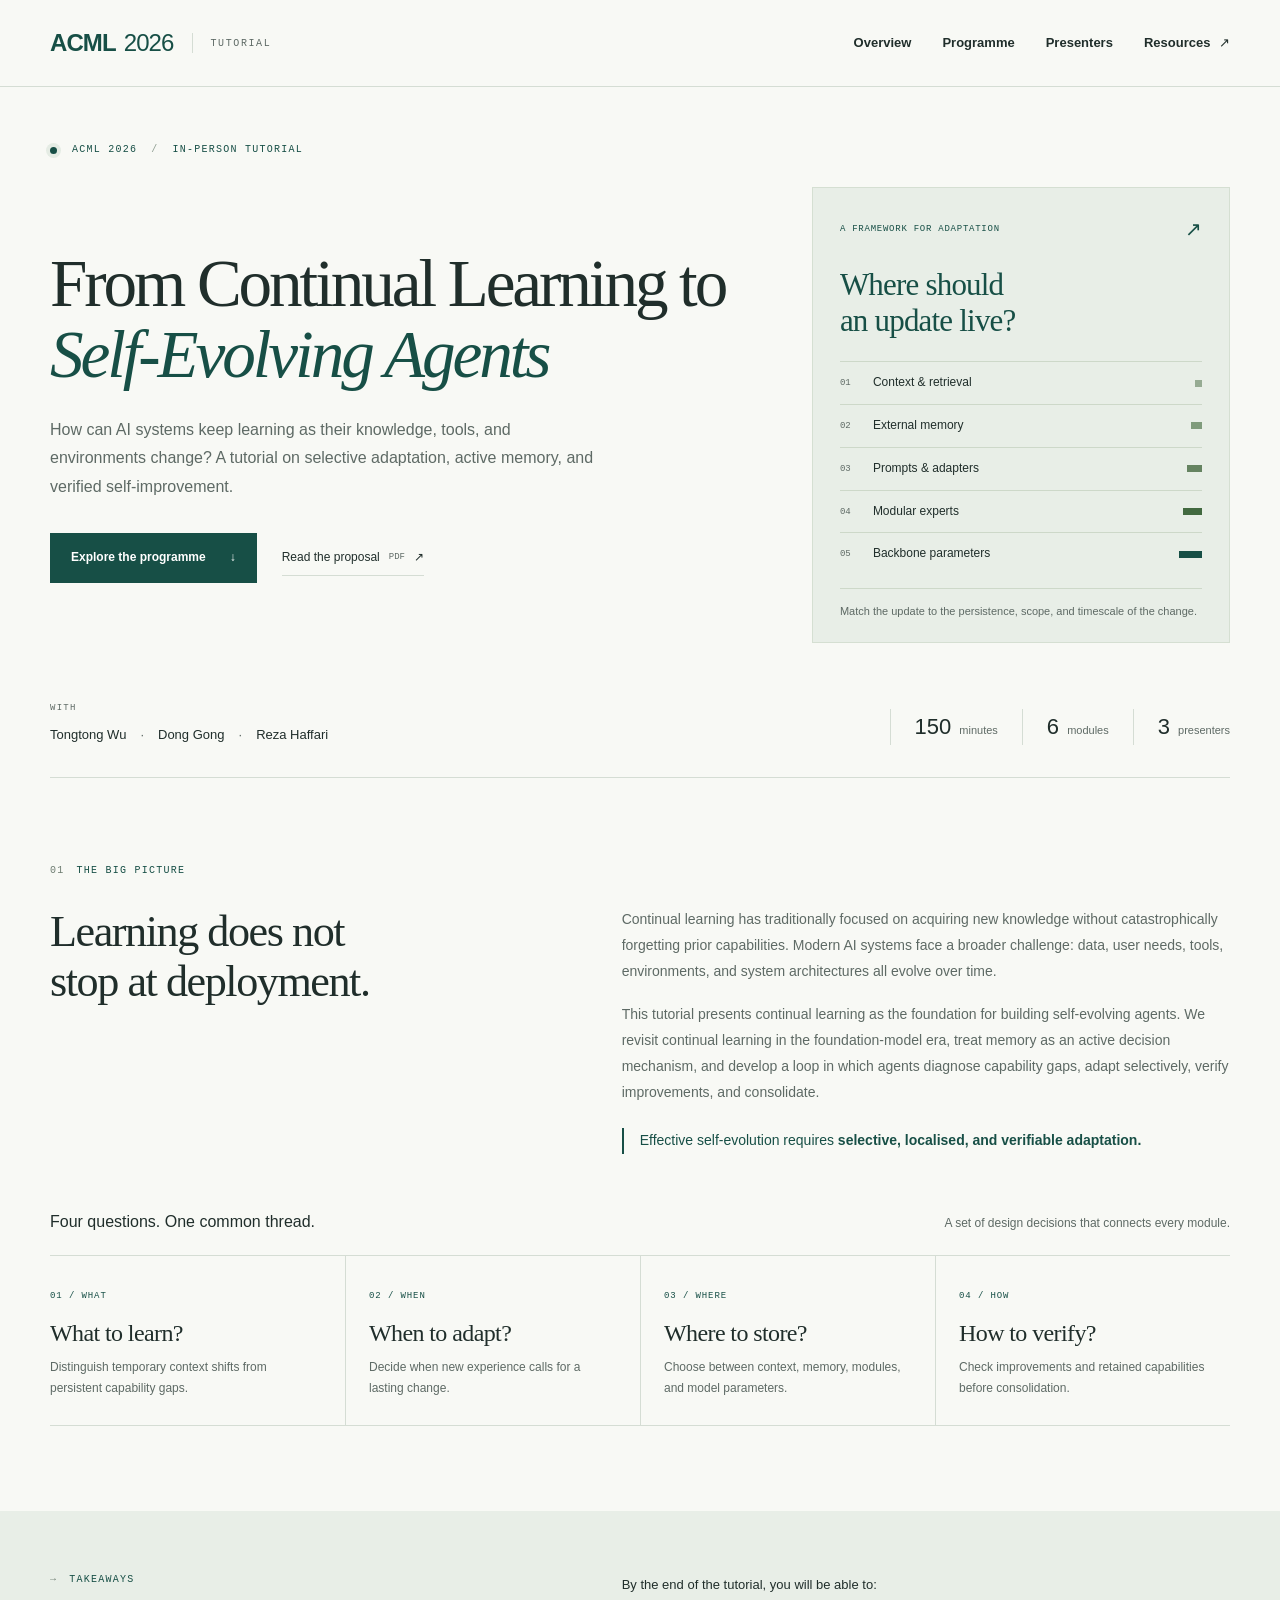
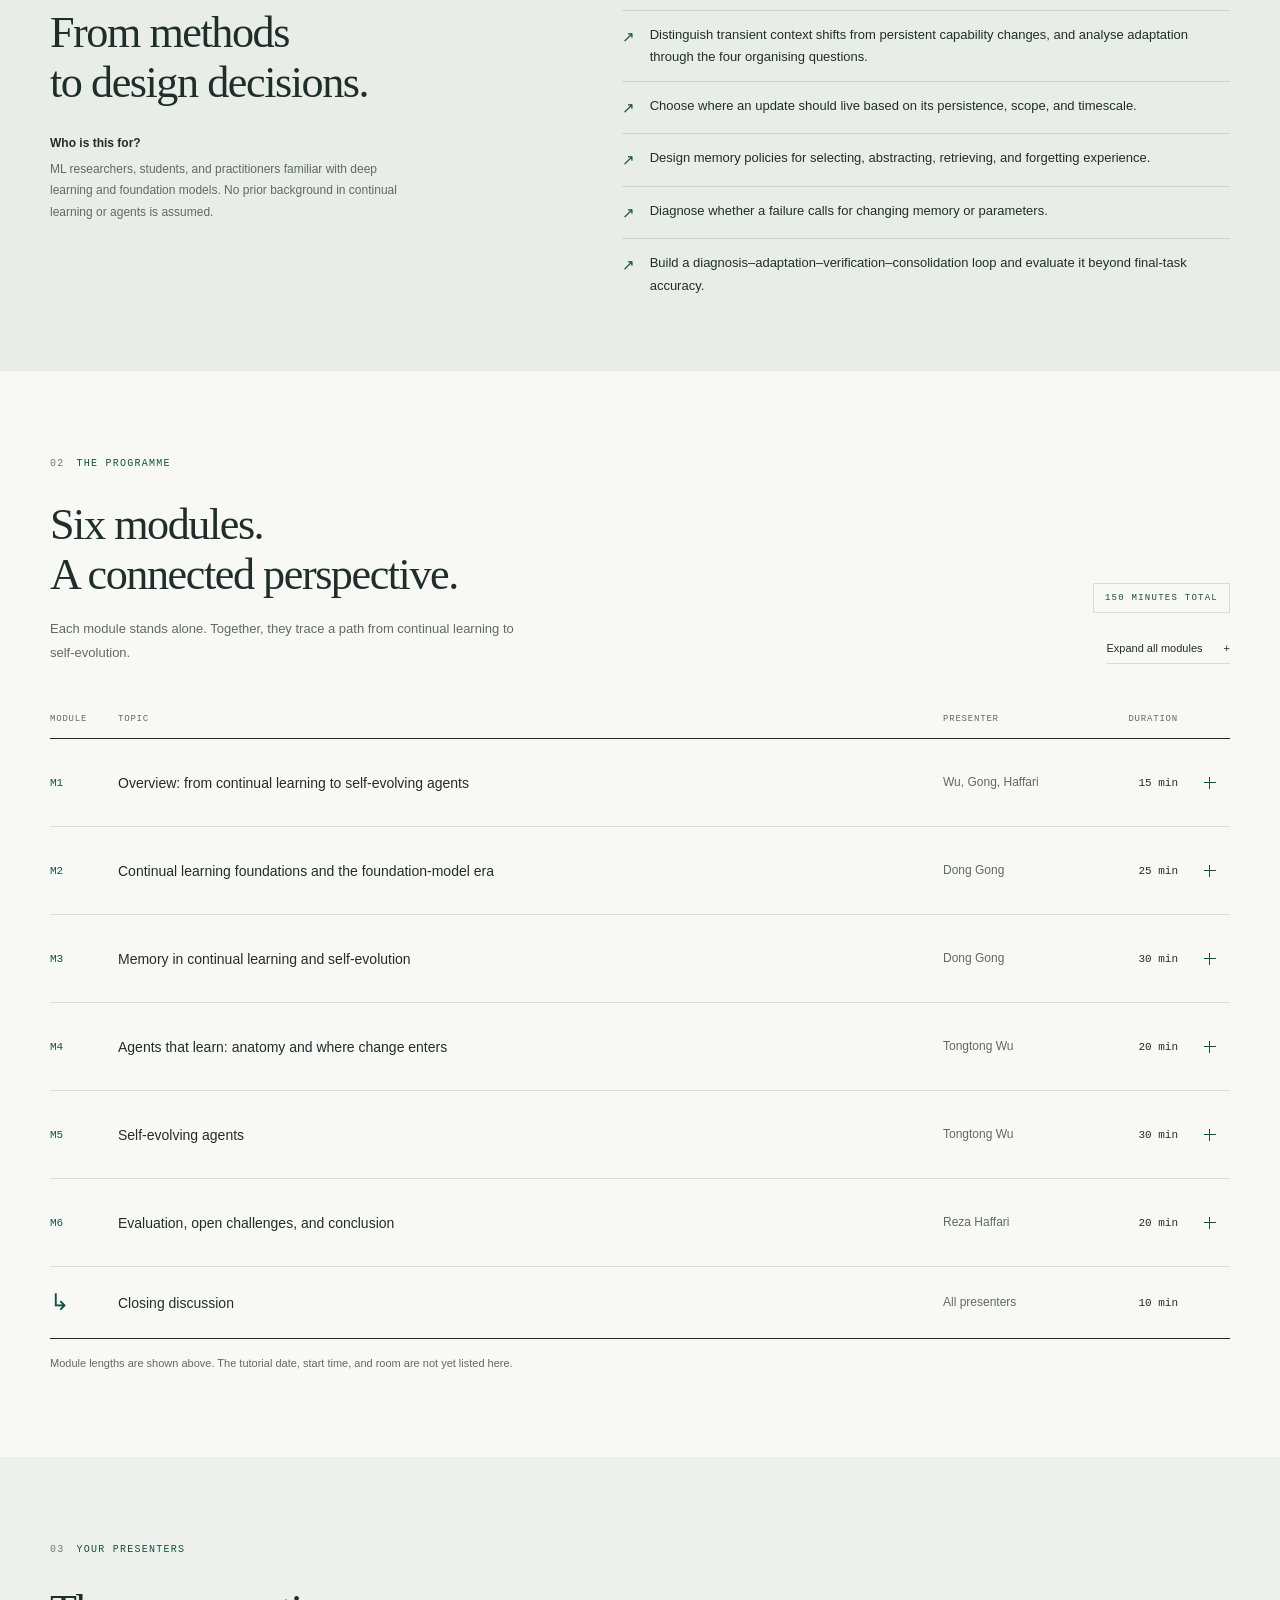
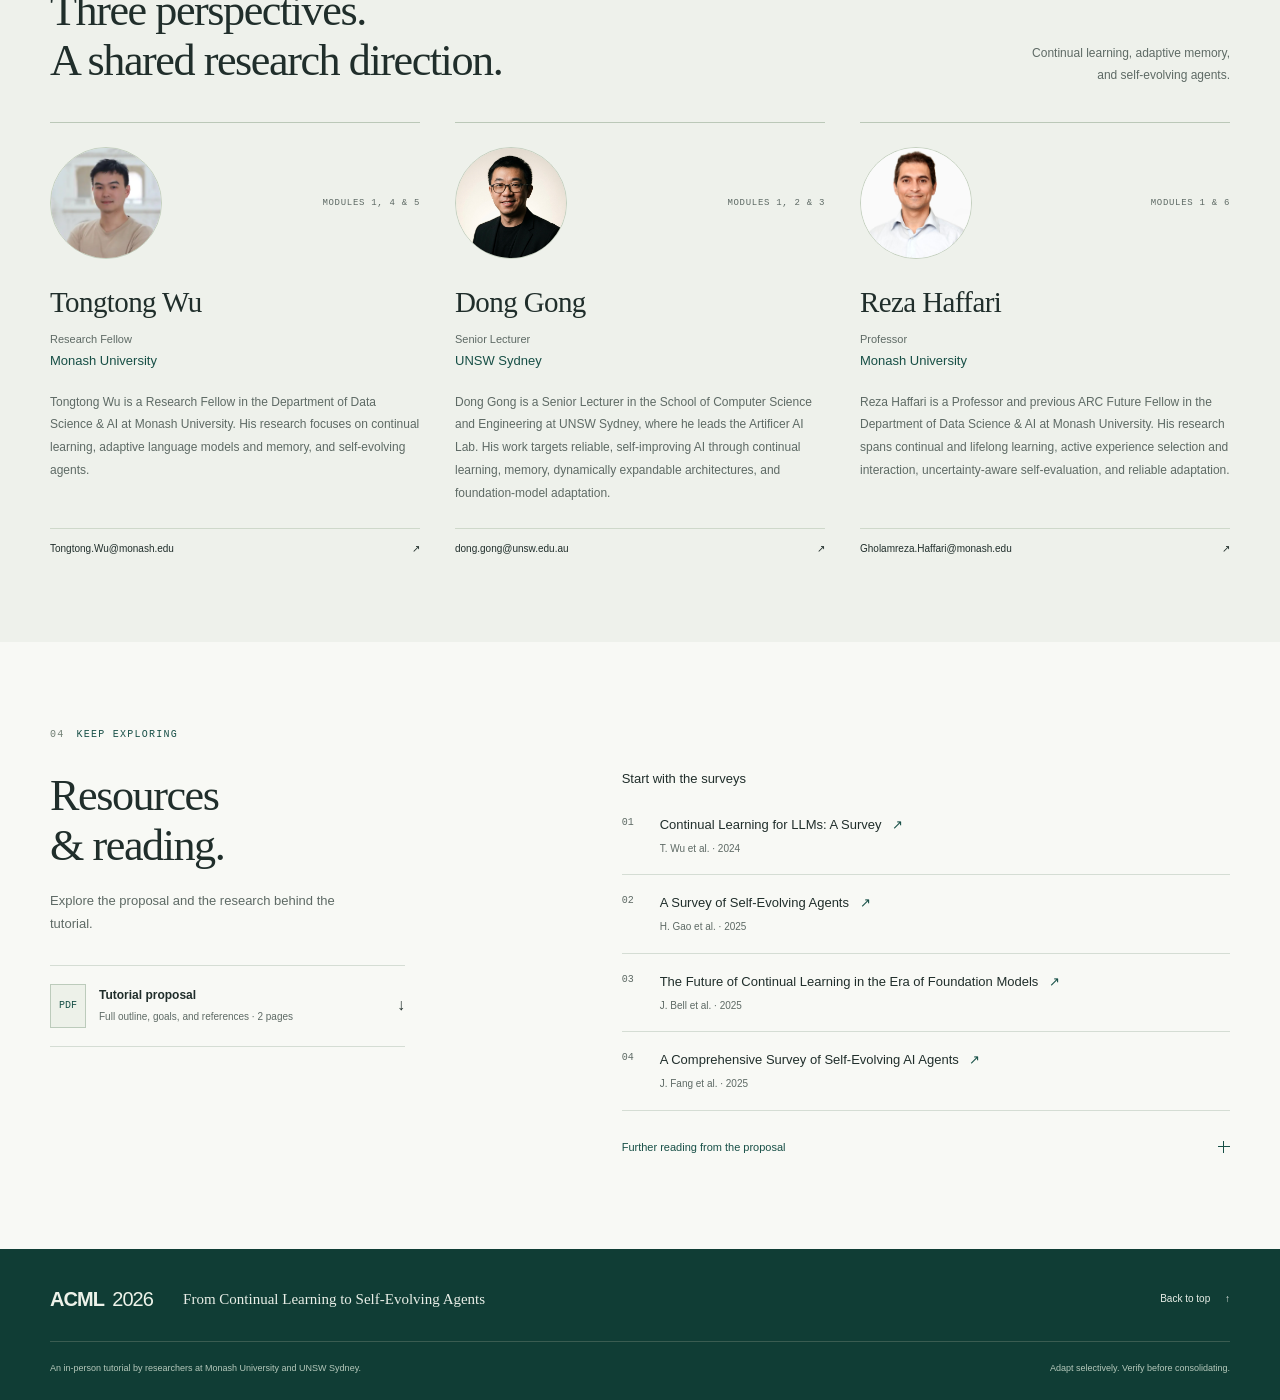
==== commit 01dcbf3f: "update_image" ====
--- a/index.html
+++ b/index.html
@@ -149,19 +149,19 @@
         <div class="section-heading-row"><h2 class="section-title" id="presenters-title">Three perspectives.<br>A shared research direction.</h2><p class="presenters-note">Continual learning, adaptive memory,<br>and self-evolving agents.</p></div>
         <div class="presenter-grid">
           <article class="presenter" id="tongtong-wu">
-            <div class="presenter-topline"><span class="presenter-initials" aria-hidden="true">TW</span><span class="tiny-label">MODULES 1, 4 &amp; 5</span></div>
+            <div class="presenter-topline"><a class="presenter-photo-link" href="https://wutong8023.site/" aria-label="Tongtong Wu's academic homepage"><img class="presenter-photo" src="assets/presenters/tongtong-wu.webp" alt="Portrait of Tongtong Wu" width="112" height="112" loading="lazy" decoding="async"></a><span class="tiny-label">MODULES 1, 4 &amp; 5</span></div>
             <h3>Tongtong Wu</h3><p class="presenter-role">Research Fellow</p><p class="presenter-affiliation">Monash University</p>
             <p class="presenter-bio">Tongtong Wu is a Research Fellow in the Department of Data Science &amp; AI at Monash University. His research focuses on continual learning, adaptive language models and memory, and self-evolving agents.</p>
             <a class="presenter-email" href="mailto:Tongtong.Wu@monash.edu">Tongtong.Wu@monash.edu <span aria-hidden="true">↗</span></a>
           </article>
           <article class="presenter" id="dong-gong">
-            <div class="presenter-topline"><span class="presenter-initials" aria-hidden="true">DG</span><span class="tiny-label">MODULES 1, 2 &amp; 3</span></div>
+            <div class="presenter-topline"><a class="presenter-photo-link" href="https://www.unsw.edu.au/staff/dong-gong" aria-label="Dong Gong's official UNSW profile"><img class="presenter-photo" src="assets/presenters/dong-gong.jpg" alt="Portrait of Dong Gong" width="112" height="112" loading="lazy" decoding="async"></a><span class="tiny-label">MODULES 1, 2 &amp; 3</span></div>
             <h3>Dong Gong</h3><p class="presenter-role">Senior Lecturer</p><p class="presenter-affiliation">UNSW Sydney</p>
             <p class="presenter-bio">Dong Gong is a Senior Lecturer in the School of Computer Science and Engineering at UNSW Sydney, where he leads the Artificer AI Lab. His work targets reliable, self-improving AI through continual learning, memory, dynamically expandable architectures, and foundation-model adaptation.</p>
             <a class="presenter-email" href="mailto:dong.gong@unsw.edu.au">dong.gong@unsw.edu.au <span aria-hidden="true">↗</span></a>
           </article>
           <article class="presenter" id="reza-haffari">
-            <div class="presenter-topline"><span class="presenter-initials" aria-hidden="true">RH</span><span class="tiny-label">MODULES 1 &amp; 6</span></div>
+            <div class="presenter-topline"><a class="presenter-photo-link" href="https://research.monash.edu/en/persons/reza-haffari/" aria-label="Reza Haffari's official Monash profile"><img class="presenter-photo" src="assets/presenters/reza-haffari.jpg" alt="Portrait of Reza Haffari" width="112" height="112" loading="lazy" decoding="async"></a><span class="tiny-label">MODULES 1 &amp; 6</span></div>
             <h3>Reza Haffari</h3><p class="presenter-role">Professor</p><p class="presenter-affiliation">Monash University</p>
             <p class="presenter-bio">Reza Haffari is a Professor and previous ARC Future Fellow in the Department of Data Science &amp; AI at Monash University. His research spans continual and lifelong learning, active experience selection and interaction, uncertainty-aware self-evaluation, and reliable adaptation.</p>
             <a class="presenter-email" href="mailto:Gholamreza.Haffari@monash.edu">Gholamreza.Haffari@monash.edu <span aria-hidden="true">↗</span></a>
--- a/assets/styles.css
+++ b/assets/styles.css
@@ -143,7 +143,8 @@
 .presenter-grid { display: grid; grid-template-columns: repeat(3, 1fr); gap: 35px; }
 .presenter { display: flex; flex-direction: column; border-top: 1px solid #bbc8b8; padding-top: 24px; scroll-margin-top: 110px; }
 .presenter-topline { display: flex; align-items: center; justify-content: space-between; gap: 10px; margin-bottom: 26px; }
-.presenter-initials { display: flex; width: 46px; height: 46px; border-radius: 50%; background: #dfe7da; color: var(--green); align-items: center; justify-content: center; font-family: var(--serif); font-size: 19px; }
+.presenter-photo-link { display: inline-flex; flex-shrink: 0; border-radius: 50%; }
+.presenter-photo { display: block; width: 112px; height: 112px; border-radius: 50%; object-fit: cover; object-position: center; border: 1px solid #c4d0bf; background: #dfe7da; }
 .presenter-topline .tiny-label { font-size: 9px; color: var(--muted); letter-spacing: .7px; }
 .presenter h3 { font: 400 29px/1.2 var(--serif); letter-spacing: -.6px; margin-bottom: 10px; }
 .presenter-role { font-size: 11px; color: var(--muted); }
